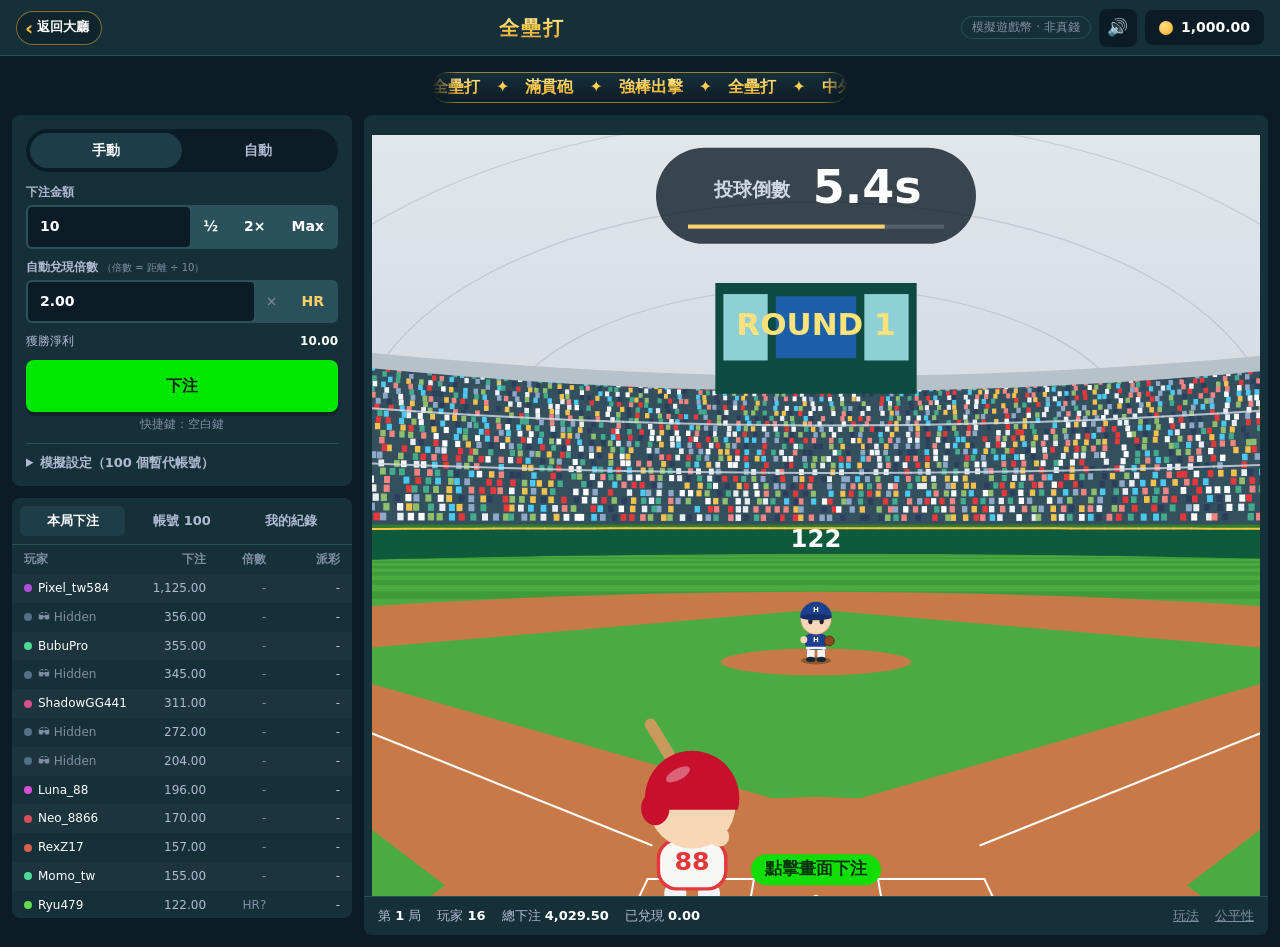
==== index.html @ 5da47895 "Show amounts truncated to 0.01 Co-Authored-By: Claude Opus 5.5 (1M context) <noreply@anthropic.com> " ====
<!doctype html>
<html lang="zh-Hant">
<head>
<meta charset="utf-8">
<meta name="viewport" content="width=device-width, initial-scale=1, viewport-fit=cover">
<meta name="theme-color" content="#0d2a1f">
<link rel="icon" href="favicon.svg" type="image/svg+xml">
<meta name="description" content="全壘打大賽：多人同時下注，擊球距離就是倍數，飛過全壘打牆拿 18～24 倍（遊戲幣，非真錢）">
<title>全壘打</title>
<link rel="stylesheet" href="css/style.css?v=13">
</head>
<body>
<header class="topbar">
  <a class="back-btn" id="backBtn" href="https://acc2023156.github.io/Boss88VIP/boss88-mobile-lobby.html"><span aria-hidden="true">‹</span><span>返回大廳</span></a>
  <h1 class="brand">全壘打</h1>
  <div class="top-right">
    <div class="demo-tag">模擬遊戲幣 · 非真錢</div>
    <button class="sound-btn" id="soundBtn" type="button" title="音效開關" aria-label="音效開關">🔊</button>
    <div class="wallet" title="你的遊戲幣餘額"><i class="coin"></i><b id="balance">0.00</b></div>
  </div>
</header>

<div class="marquee-bar" aria-hidden="true"><div class="marquee"><span class="marquee-track" id="marquee"></span></div></div>

<main class="layout">
  <section class="stage">
    <div class="history" id="history"></div>
    <div class="chart-wrap">
      <canvas id="chart" aria-label="球場"></canvas>
      <div class="live-cashouts" id="liveCashouts"></div>
    </div>
    <div class="stage-foot">
      <span>第 <b id="roundNo">-</b> 局</span>
      <span>玩家 <b id="playerCount">0</b></span>
      <span>總下注 <b id="totalBet">0</b></span>
      <span class="hide-sm">已兌現 <b id="totalWon">0</b></span>
      <button class="link" id="rulesBtn" type="button">玩法</button>
      <button class="link link2" id="fairBtn" type="button">公平性</button>
    </div>
  </section>

  <aside class="panel">
    <div class="seg" id="modeSeg">
      <button type="button" class="on" data-mode="manual">手動</button>
      <button type="button" data-mode="auto">自動</button>
    </div>

    <div class="field">
      <label for="betAmount">下注金額</label>
      <div class="input-row">
        <input id="betAmount" type="number" inputmode="decimal" min="0.1" step="0.1" value="10">
        <button type="button" data-amt="half">½</button>
        <button type="button" data-amt="double">2×</button>
        <button type="button" data-amt="max">Max</button>
      </div>
    </div>

    <div class="field">
      <label for="autoCashout">自動兌現倍數 <small>（倍數 = 距離 ÷ 10）</small></label>
      <div class="input-row">
        <input id="autoCashout" type="number" inputmode="decimal" min="1.01" step="0.01" value="2.00">
        <span class="suffix">×</span>
        <button type="button" id="hrBtn" title="只收全壘打">HR</button>
      </div>
    </div>

    <div id="autoFields" class="auto-fields" hidden>
      <div class="field">
        <label for="autoCount">投注局數 <small>（0 = 無限）</small></label>
        <div class="input-row"><input id="autoCount" type="number" inputmode="numeric" min="0" step="1" value="10"></div>
      </div>
      <div class="two">
        <div class="field">
          <label for="onWin">贏了加碼 %</label>
          <div class="input-row"><input id="onWin" type="number" inputmode="decimal" step="1" value="0"></div>
        </div>
        <div class="field">
          <label for="onLoss">輸了加碼 %</label>
          <div class="input-row"><input id="onLoss" type="number" inputmode="decimal" step="1" value="0"></div>
        </div>
      </div>
      <p class="hint">0% = 回到原始金額</p>
    </div>

    <div class="profit-hint">獲勝淨利 <b id="profitHint">10.00</b></div>
    <button id="mainBtn" class="main-btn" type="button">下注</button>
    <p class="hint center">快捷鍵：空白鍵</p>

    <details class="sim">
      <summary>模擬設定（100 個暫代帳號）</summary>
      <div class="field">
        <label>每局上場下注人數：<b id="botRangeText">5 ~ 60</b></label>
        <div class="range-row"><span>最少</span><input id="botMin" type="range" min="0" max="100" value="5"></div>
        <div class="range-row"><span>最多</span><input id="botMax" type="range" min="0" max="100" value="60"></div>
        <p class="hint">下一局生效</p>
      </div>
      <button id="resetBtn" class="ghost-btn" type="button">重置所有帳號與餘額</button>
    </details>
  </aside>

  <section class="tables">
    <div class="tabs" id="tabs">
      <button type="button" class="on" data-tab="bets">本局下注</button>
      <button type="button" data-tab="accounts">帳號 100</button>
      <button type="button" data-tab="mine">我的紀錄</button>
    </div>
    <div class="tab-body" id="tab-bets">
      <div class="list-head"><span>玩家</span><span>下注</span><span>倍數</span><span>派彩</span></div>
      <div id="betList" class="list"></div>
    </div>
    <div class="tab-body" id="tab-accounts" hidden>
      <div class="list-head acc"><span>帳號</span><span>風格</span><span>餘額</span><span>損益</span></div>
      <div id="accList" class="list"></div>
    </div>
    <div class="tab-body" id="tab-mine" hidden>
      <div class="list-head"><span>局</span><span>下注</span><span>兌現/崩盤</span><span>損益</span></div>
      <div id="mineList" class="list"></div>
    </div>
  </section>
</main>

<div class="modal" id="fairModal" hidden>
  <div class="modal-card" role="dialog" aria-modal="true" aria-labelledby="fairTitle">
    <div class="modal-head"><h2 id="fairTitle">公平性驗證</h2><button type="button" class="x" data-close>✕</button></div>
    <p class="hint">每局開始前先公開 <code>SHA256(seed)</code>；結束後公開 seed。<code>SHA256(seed:homerun:局號)</code> 前 52 bits 決定距離（60 m 內與原本 Crash 公式相同，之後依彈道下墜係數換算），接下來 32 bits 決定擊球方向（左／中／右外野各 1/3）。點任一局可重新計算驗證。</p>
    <div class="cur" id="fairCurrent"></div>
    <div id="fairList" class="fair-list"></div>
  </div>
</div>

<div class="modal" id="rulesModal" hidden>
  <div class="modal-card" role="dialog" aria-modal="true" aria-labelledby="rulesTitle">
    <div class="modal-head"><h2 id="rulesTitle">全壘打大賽玩法</h2><button type="button" class="x" data-close>✕</button></div>
    <ol class="rules">
      <li>下注階段 7 秒，打者擊球後球開始飛行，<b>倍數 = 飛行距離 ÷ 10</b>（35 m = 3.50×）。</li>
      <li>球落地前按「兌現」即可拿走目前倍數；球落地時還沒兌現就輸掉這注。</li>
      <li>打擊視角（投球倒數時）<b>點擊畫面＝下注</b>；揮棒時切到俯視圖，<b>點擊畫面＝兌現</b>。</li>
      <li><b>飛過全壘打牆 = 全壘打倍數（左 18× / 中 24× / 右 20×）</b>，本局結束，所有還沒兌現的人一起拿 2 倍。</li>
    </ol>
    <table class="fence-table">
      <tr><th>方向</th><th>牆距</th><th>全壘打倍數</th></tr>
      <tr><td>左外野</td><td>110 m</td><td><b>18×</b></td></tr>
      <tr><td>中外野</td><td>122 m</td><td><b>24×</b></td></tr>
      <tr><td>右外野</td><td>114 m</td><td><b>20×</b></td></tr>
    </table>
    <p class="hint">外野切三等分，擊球方向在擊球瞬間公開。打者揮棒時（擊球前）就切換為俯視全場視角，擊球後開始量距離。</p>
    <p class="hint">RTP 98.5%：60 m 以內與原本 Crash 相同；飛向外野後彈道會下墜（越接近牆越容易落地），押全壘打（按「HR」）的返還率同樣是 98.5%。</p>
  </div>
</div>

<div class="toasts" id="toasts" aria-live="polite"></div>

<script src="js/sha256.js?v=13"></script>
<script src="js/sound.js?v=13"></script>
<script src="js/engine.js?v=13"></script>
<script src="js/field.js?v=13"></script>
<script src="js/ui.js?v=14"></script>
</body>
</html>
---- css/style.css ----
:root {
  --bg: #0c1c26;
  --panel: #16303a;
  --panel-2: #1e3d48;
  --input: #0c1c26;
  --line: #2b515c;
  --text: #b1bad3;
  --strong: #ffffff;
  --muted: #7f8ea3;
  --green: #00e701;
  --green-ink: #05260a;
  --orange: #ff9f1c;
  --red: #ed4163;
  --gold: #ffd166;
  --radius: 8px;
  color-scheme: dark;
}

* { box-sizing: border-box; }
html, body { margin: 0; height: 100%; }
body {
  background: var(--bg);
  color: var(--text);
  font: 14px/1.4 system-ui, -apple-system, "Segoe UI", "Noto Sans TC", "PingFang TC", "Microsoft JhengHei", sans-serif;
  -webkit-tap-highlight-color: transparent;
}
button, input { font: inherit; color: inherit; }
button { cursor: pointer; }
[hidden] { display: none !important; }
code { font-size: 12px; color: var(--strong); background: var(--input); padding: 1px 4px; border-radius: 4px; word-break: break-all; }

/* ---------- top bar ---------- */
.topbar {
  display: grid; grid-template-columns: auto 1fr auto; align-items: center; gap: 8px;
  height: 56px; padding: 0 16px;
  padding-top: env(safe-area-inset-top);
  background: var(--panel); border-bottom: 1px solid var(--line);
  position: sticky; top: 0; z-index: 20;
}
.brand {
  justify-self: center; margin: 0; white-space: nowrap;
  font-size: 20px; font-weight: 900; letter-spacing: 2px;
  background: linear-gradient(180deg, #fff0aa, #ffc641 55%, #d89b42);
  -webkit-background-clip: text; background-clip: text; color: transparent;
}
.top-right { justify-self: end; display: flex; align-items: center; gap: 8px; min-width: 0; }
.back-btn { justify-self: start; display: inline-flex; align-items: center; gap: 4px; }
.back-btn span:first-child { font-size: 20px; line-height: 1; color: #ffc641; }

/* 跑馬燈：寬 26 個字，位置與大小同 Plinko（頂列下方置中） */
.marquee-bar { max-width: 1280px; margin: 0 auto; padding: 10px 12px 0; font-size: 13px; font-weight: 900; line-height: 1.8; }
.marquee {
  display: block; width: 26em; max-width: 100%; margin: 0 auto; overflow: hidden; padding: 1px 0;
  border-radius: 999px;
  background: linear-gradient(180deg, #16303a, #0c1c26);
  box-shadow: inset 0 0 0 1px rgba(255, 198, 65, .55), 0 2px 6px rgba(0, 0, 0, .3);
  -webkit-mask-image: linear-gradient(90deg, transparent, #000 6%, #000 94%, transparent);
  mask-image: linear-gradient(90deg, transparent, #000 6%, #000 94%, transparent);
}
.marquee-track { display: inline-flex; white-space: nowrap; animation: marquee 20s linear infinite; }
.marquee-track span {
  background: linear-gradient(180deg, #fff0aa, #ffc641 55%, #d89b42);
  -webkit-background-clip: text; background-clip: text; color: transparent;
}
@keyframes marquee { from { transform: translateX(0); } to { transform: translateX(-50%); } }
.back-btn, .rules-btn { white-space: nowrap; flex: none; }
.back-btn { color: var(--strong); text-decoration: none; background: rgba(0, 0, 0, .25); border: 1px solid rgba(255, 198, 65, .45); border-radius: 99px; padding: 6px 12px 6px 8px; font-weight: 700; font-size: 13px; }
.rules-btn { border: 1px solid var(--line); background: none; border-radius: 99px; padding: 3px 12px; font-size: 12px; color: var(--text); }
.rules-btn:hover { color: var(--strong); border-color: var(--strong); }
.rules { padding-left: 20px; line-height: 1.7; font-size: 14px; }
.rules b, .fence-table b { color: var(--gold); }
.fence-table { width: 100%; border-collapse: collapse; font-size: 14px; margin: 6px 0 10px; }
.fence-table th, .fence-table td { border-bottom: 1px solid var(--line); padding: 7px 6px; text-align: left; }
.fence-table th { color: var(--muted); font-weight: 600; font-size: 12px; }
#hrBtn { color: var(--gold); }
.demo-tag { font-size: 12px; color: var(--muted); border: 1px solid var(--line); border-radius: 99px; padding: 2px 10px; }
.sound-btn {
  width: 38px; height: 38px; border: 0; border-radius: var(--radius);
  background: var(--input); font-size: 17px; line-height: 1; flex: none;
}
.sound-btn.off { opacity: .55; }
.wallet {
  display: flex; align-items: center; gap: 8px;
  background: var(--input); border-radius: var(--radius); padding: 8px 14px;
  color: var(--strong); font-variant-numeric: tabular-nums;
}
.coin { width: 14px; height: 14px; border-radius: 50%; background: radial-gradient(circle at 35% 35%, #ffe28a, #f5a623); display: inline-block; flex: none; }

/* ---------- layout ---------- */
.layout {
  display: grid; gap: 12px; padding: 12px;
  grid-template-columns: 340px minmax(0, 1fr);
  grid-template-rows: auto 1fr;
  grid-template-areas: "panel stage" "tables stage";
  align-items: start;
}
.stage { grid-area: stage; position: sticky; top: 68px; height: calc(100vh - 80px); height: calc(100dvh - 80px); display: flex; flex-direction: column; min-height: 0; background: var(--panel); border-radius: var(--radius); overflow: hidden; }
.panel { grid-area: panel; background: var(--panel); border-radius: var(--radius); padding: 14px; }
.tables { grid-area: tables; height: max(420px, calc(100dvh - 80px - 460px)); background: var(--panel); border-radius: var(--radius); display: flex; flex-direction: column; min-height: 0; overflow: hidden; }

/* ---------- stage ---------- */
.history { display: flex; gap: 6px; padding: 10px 12px; overflow-x: auto; scrollbar-width: none; flex: none; }
.history::-webkit-scrollbar { display: none; }
.chip {
  flex: none; border: 0; border-radius: 99px; padding: 4px 10px; font-size: 12px; font-weight: 700;
  background: var(--panel-2); color: var(--text); font-variant-numeric: tabular-nums;
}
.chip.g { color: var(--green); }
.chip.y { color: var(--gold); background: #3a3320; }
.chip.r { color: var(--red); }
.chip.new { animation: pop .4s ease-out; }
@keyframes pop { from { transform: scale(.6); opacity: 0; } }

.chart-wrap { position: relative; flex: 1; min-height: 260px; margin: 0 8px; }
#chart { position: absolute; inset: 0; width: 100%; height: 100%; display: block; cursor: pointer; touch-action: manipulation; }
.live-cashouts { position: absolute; left: 8px; top: 8px; display: flex; flex-direction: column; gap: 4px; pointer-events: none; }
.live-cashouts div { font-size: 11px; padding: 3px 8px; background: rgba(33, 55, 67, .78); }
.live-cashouts div {
  background: rgba(33, 55, 67, .92); border-radius: 99px; padding: 4px 10px; font-size: 12px;
  display: flex; gap: 8px; align-items: center; animation: slide .3s ease-out; white-space: nowrap;
}
.live-cashouts b { color: var(--green); font-variant-numeric: tabular-nums; }
@keyframes slide { from { transform: translateX(20px); opacity: 0; } }

.stage-foot {
  display: flex; flex-wrap: wrap; gap: 6px 16px; align-items: center;
  padding: 10px 14px; border-top: 1px solid var(--line); font-size: 13px; flex: none;
}
.stage-foot b { color: var(--strong); font-variant-numeric: tabular-nums; }
.link { margin-left: auto; background: none; border: 0; color: var(--muted); text-decoration: underline; padding: 0; }
.link:hover { color: var(--strong); }
.link2 { margin-left: 0; }

/* ---------- panel ---------- */
.seg { display: flex; background: var(--input); border-radius: 99px; padding: 4px; margin-bottom: 12px; }
.seg button { flex: 1; border: 0; background: none; padding: 8px; border-radius: 99px; font-weight: 600; }
.seg button.on { background: var(--panel-2); color: var(--strong); }
.seg button:disabled { opacity: .45; cursor: not-allowed; }

.field { margin-bottom: 10px; }
.field label { display: block; font-size: 12px; font-weight: 600; margin-bottom: 4px; }
.field small { font-weight: 400; color: var(--muted); }
.input-row { display: flex; background: var(--line); border-radius: 6px; padding: 2px; gap: 2px; align-items: stretch; }
.input-row input {
  flex: 1; min-width: 0; background: var(--input); border: 2px solid transparent; border-radius: 4px;
  padding: 8px 10px; color: var(--strong); font-weight: 600; outline: none; font-variant-numeric: tabular-nums;
}
.input-row input:focus { border-color: #557086; }
.input-row input:disabled { opacity: .6; }
.input-row button { border: 0; background: var(--line); padding: 0 12px; border-radius: 4px; font-weight: 700; color: var(--strong); }
.input-row button:hover { background: #3d5564; }
.suffix { align-self: center; padding: 0 10px; color: var(--muted); }
.two { display: grid; grid-template-columns: minmax(0, 1fr) minmax(0, 1fr); gap: 8px; }
.field, .panel, .stage, .tables { min-width: 0; }
.hint { font-size: 12px; color: var(--muted); margin: 4px 0 8px; }
.center { text-align: center; }

.profit-hint { display: flex; justify-content: space-between; font-size: 12px; margin: 6px 0 10px; }
.profit-hint b { color: var(--strong); font-variant-numeric: tabular-nums; }

.main-btn {
  width: 100%; border: 0; border-radius: var(--radius); padding: 14px 10px;
  font-size: 16px; font-weight: 800; background: var(--green); color: var(--green-ink);
  box-shadow: 0 4px 0 rgba(0, 0, 0, .25); transition: transform .05s, filter .15s;
  min-height: 52px; touch-action: manipulation;
}
.main-btn:hover { filter: brightness(1.08); }
.main-btn:active { transform: translateY(2px); }
.main-btn small { display: block; font-size: 12px; font-weight: 600; opacity: .8; }
.main-btn.cash { background: var(--orange); color: #2b1600; }
.main-btn.cancel, .main-btn.stop { background: var(--red); color: #fff; }
.main-btn.queued { background: var(--panel-2); color: var(--strong); }

.sim { margin-top: 10px; border-top: 1px solid var(--line); padding-top: 10px; }
.sim summary { cursor: pointer; font-weight: 600; font-size: 13px; }
.sim .field { margin-top: 10px; }
.range-row { display: flex; align-items: center; gap: 10px; font-size: 12px; }
.range-row input { flex: 1; accent-color: var(--green); }
.ghost-btn { width: 100%; border: 1px solid var(--line); background: none; border-radius: 6px; padding: 8px; font-size: 13px; }
.ghost-btn:hover { border-color: var(--red); color: var(--red); }

/* ---------- tables ---------- */
.tabs { display: flex; gap: 4px; padding: 8px; border-bottom: 1px solid var(--line); flex: none; }
.tabs button { flex: 1; border: 0; background: none; padding: 6px; border-radius: 6px; font-size: 13px; font-weight: 600; }
.tabs button.on { background: var(--panel-2); color: var(--strong); }
.tab-body { display: flex; flex-direction: column; min-height: 0; flex: 1; }
.list-head, .row {
  display: grid; grid-template-columns: minmax(0, 1.6fr) 1fr .8fr 1fr; gap: 6px; align-items: center;
  padding: 6px 12px; font-size: 12px;
}
.list-head { color: var(--muted); font-weight: 600; flex: none; }
.list-head span:not(:first-child), .row span:not(:first-child) { text-align: right; }
.list { overflow-y: auto; flex: 1; min-height: 0; font-variant-numeric: tabular-nums; }
.row:nth-child(odd) { background: rgba(255, 255, 255, .02); }
.row .name { display: flex; align-items: center; gap: 6px; overflow: hidden; white-space: nowrap; text-overflow: ellipsis; color: var(--strong); }
.row .name i { width: 8px; height: 8px; border-radius: 50%; flex: none; }
.row .name.hid { color: var(--muted); }
.row.me { background: rgba(0, 231, 1, .08); }
.row.me .name { color: var(--green); font-weight: 700; }
.row .mult { color: var(--muted); }
.row.won .mult, .row.won .pay { color: var(--green); }
.row.lost .pay, .row.lost .mult { color: var(--red); }
.row .tag { font-size: 10px; background: var(--panel-2); border-radius: 4px; padding: 0 4px; color: var(--muted); }
.row .tag.in { color: var(--green); }
.pos { color: var(--green); }
.neg { color: var(--red); }
.empty { padding: 24px; text-align: center; color: var(--muted); font-size: 13px; }

/* ---------- modal & toast ---------- */
.modal { position: fixed; inset: 0; background: rgba(0, 0, 0, .6); display: grid; place-items: center; z-index: 50; padding: 16px; }
.modal-card { background: var(--panel); border-radius: 12px; width: min(560px, 100%); max-height: 85vh; overflow: auto; padding: 16px; }
.modal-head { display: flex; align-items: center; justify-content: space-between; }
.modal-head h2 { margin: 0; font-size: 18px; color: var(--strong); }
.x { border: 0; background: none; font-size: 18px; color: var(--muted); }
.cur { background: var(--input); border-radius: 6px; padding: 10px; font-size: 12px; margin-bottom: 10px; }
.fair-list details { border-bottom: 1px solid var(--line); padding: 8px 0; font-size: 13px; }
.fair-list summary { cursor: pointer; display: flex; justify-content: space-between; gap: 8px; }
.fair-list .kv { font-size: 12px; margin: 6px 0; }
.ok { color: var(--green); font-weight: 700; }

.toasts { position: fixed; left: 50%; bottom: 20px; transform: translateX(-50%); display: flex; flex-direction: column; gap: 8px; z-index: 60; pointer-events: none; width: max-content; max-width: calc(100vw - 32px); }
.toast { background: var(--panel-2); color: var(--strong); padding: 10px 16px; border-radius: 8px; box-shadow: 0 8px 20px rgba(0, 0, 0, .4); font-weight: 600; animation: slide .25s ease-out; border-left: 4px solid var(--muted); }
.toast.win { border-color: var(--green); }
.toast.err, .toast.lose { border-color: var(--red); }

/* ---------- responsive ---------- */
@media (min-width: 900px) {
  .marquee-bar { padding: 16px 20px 0; font-size: 16px; }
}
@media (max-width: 900px) {
  .layout {
    grid-template-columns: minmax(0, 1fr);
    grid-template-rows: auto;
    grid-template-areas: "stage" "panel" "tables";
    padding: 8px 8px calc(8px + env(safe-area-inset-bottom)); gap: 8px;
  }
  .stage { position: static; height: auto; }
  .tables { height: 70vh; max-height: none; }
  .chart-wrap { flex: none; height: clamp(240px, 42vh, 380px); min-height: 0; }
  .demo-tag { display: none; }
  .rules-btn { padding: 3px 10px; }
  /* 手機：下注按鈕移到面板最上方，和曲線相鄰 */
  .panel { display: flex; flex-direction: column; }
  .main-btn { order: -2; margin-bottom: 4px; }
  .panel > .hint.center { display: none; }
  .seg { order: -1; margin-top: 8px; }
}
@media (max-width: 480px) {
  .topbar { padding: 0 10px; gap: 6px; }
  .brand { font-size: 16px; white-space: nowrap; }
  .back-btn { padding: 5px 9px; font-size: 12px; }
  .rules-btn { padding: 2px 8px; }
  .wallet { padding: 7px 10px; gap: 6px; }
  .sound-btn { width: 34px; height: 34px; font-size: 15px; }
  .wallet { min-width: 0; }
  .hide-sm { display: none; }
  .live-cashouts div:nth-child(n+3) { display: none; }
  .live-cashouts div { font-size: 11px; padding: 3px 8px; }
  .panel { padding: 12px; }
  .list-head, .row { padding: 6px 10px; }
}
@media (max-width: 380px) {
  .brand { font-size: 14px; letter-spacing: 0; }
  .wallet { padding: 6px 8px; font-size: 13px; }
  .back-btn { padding: 4px 7px; }
}
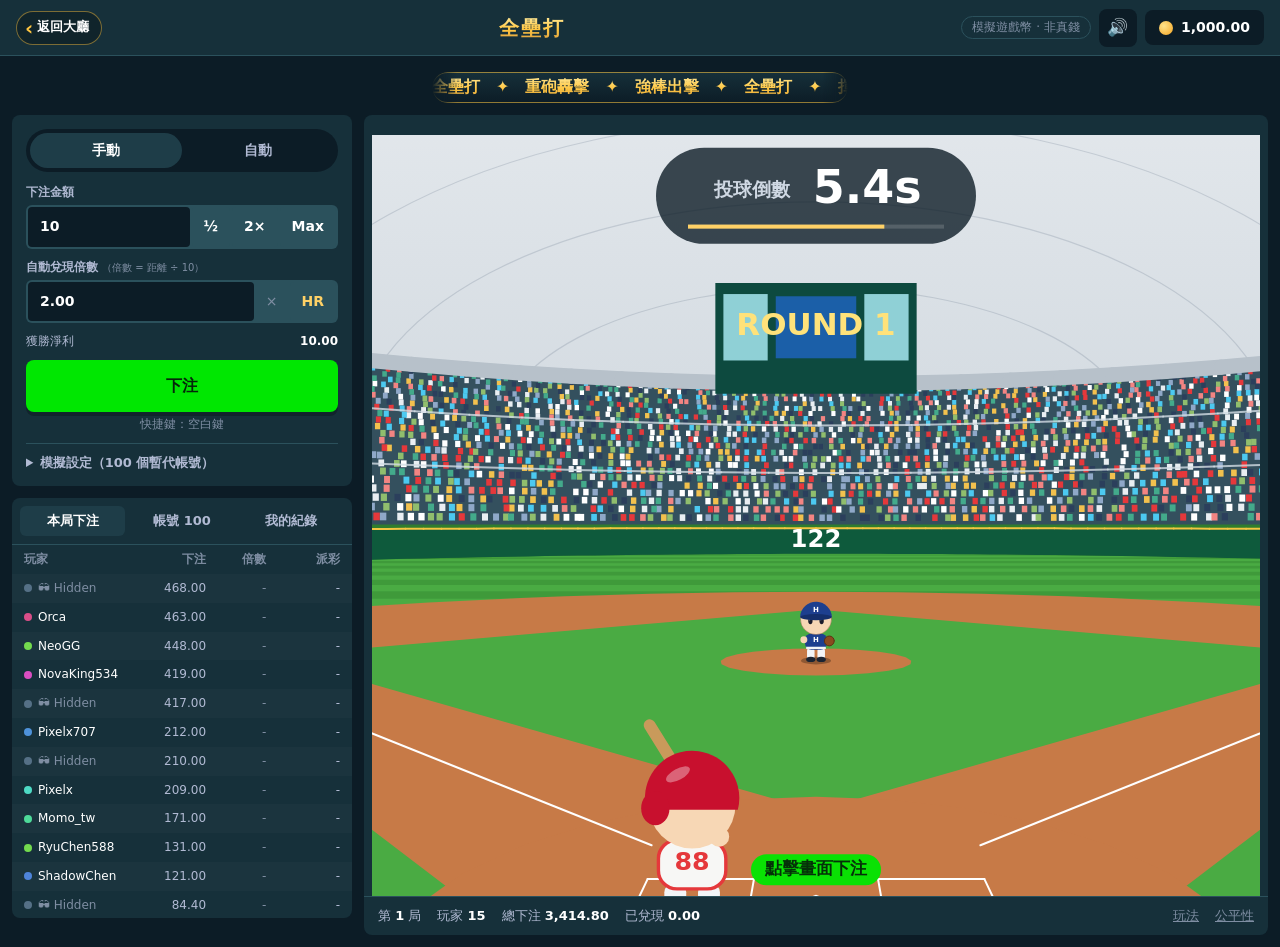
==== commit 4568aa63: "Play on the SHA server with the GDBO wallet when launched from the lobby Co-Authored-By: Claude Opus" ====
--- a/index.html
+++ b/index.html
@@ -153,7 +153,8 @@
 <script src="js/sha256.js?v=13"></script>
 <script src="js/sound.js?v=13"></script>
 <script src="js/engine.js?v=13"></script>
+<script src="js/remote-engine.js?v=1"></script>
 <script src="js/field.js?v=13"></script>
-<script src="js/ui.js?v=14"></script>
+<script src="js/ui.js?v=15"></script>
 </body>
 </html>
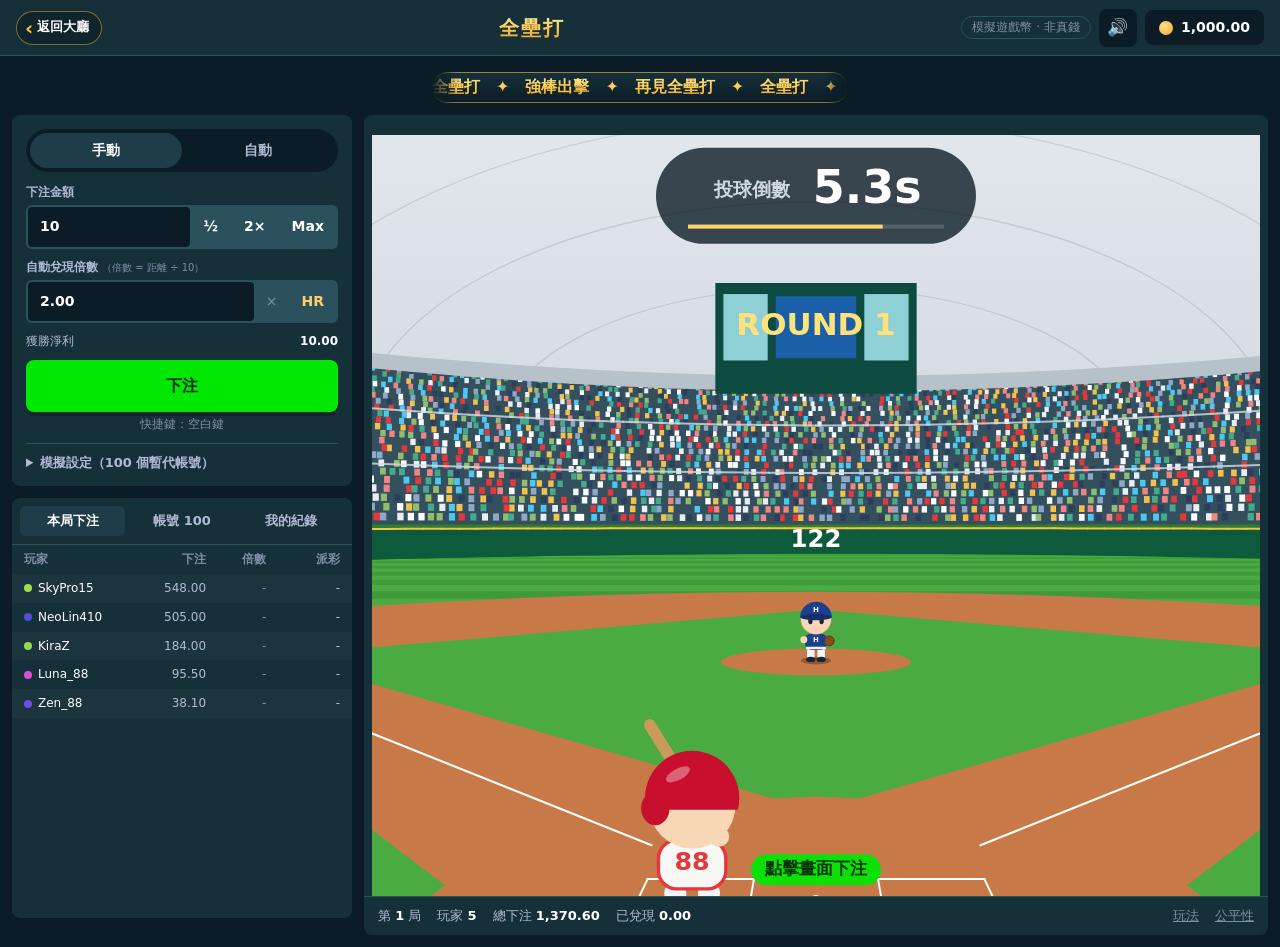
==== commit b49d695a: "Start the animation on click instead of waiting for the server Co-Authored-By: Claude Opus 5.5 (1M c" ====
--- a/index.html
+++ b/index.html
@@ -153,8 +153,8 @@
 <script src="js/sha256.js?v=13"></script>
 <script src="js/sound.js?v=13"></script>
 <script src="js/engine.js?v=13"></script>
-<script src="js/remote-engine.js?v=1"></script>
+<script src="js/remote-engine.js?v=2"></script>
 <script src="js/field.js?v=13"></script>
-<script src="js/ui.js?v=15"></script>
+<script src="js/ui.js?v=16"></script>
 </body>
 </html>
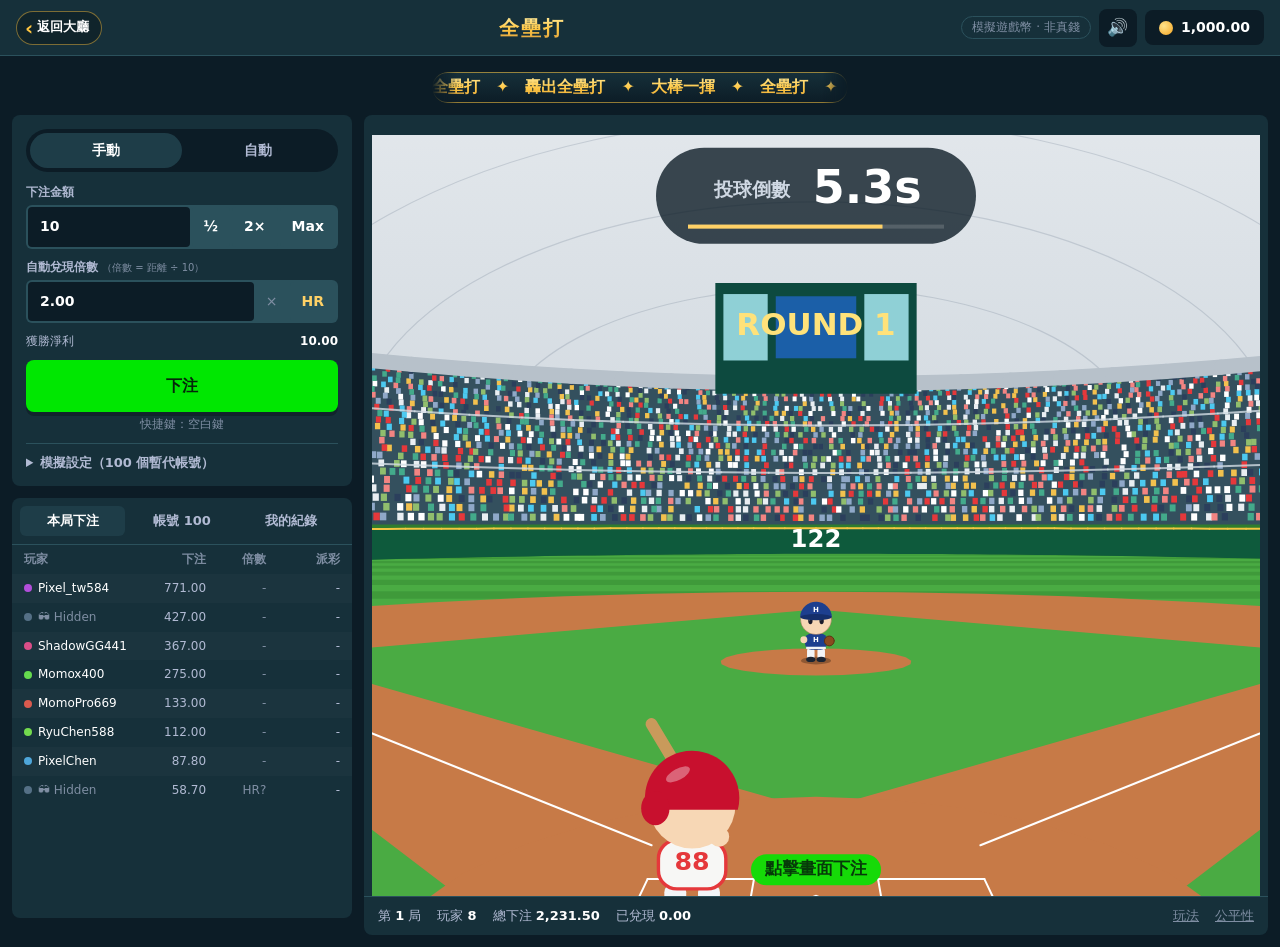
==== commit b4df88b6: "Open the round during the pitch so the swing flows into the flight The round request is sent when th" ====
--- a/index.html
+++ b/index.html
@@ -153,7 +153,7 @@
 <script src="js/sha256.js?v=13"></script>
 <script src="js/sound.js?v=13"></script>
 <script src="js/engine.js?v=13"></script>
-<script src="js/remote-engine.js?v=2"></script>
+<script src="js/remote-engine.js?v=3"></script>
 <script src="js/field.js?v=13"></script>
 <script src="js/ui.js?v=16"></script>
 </body>
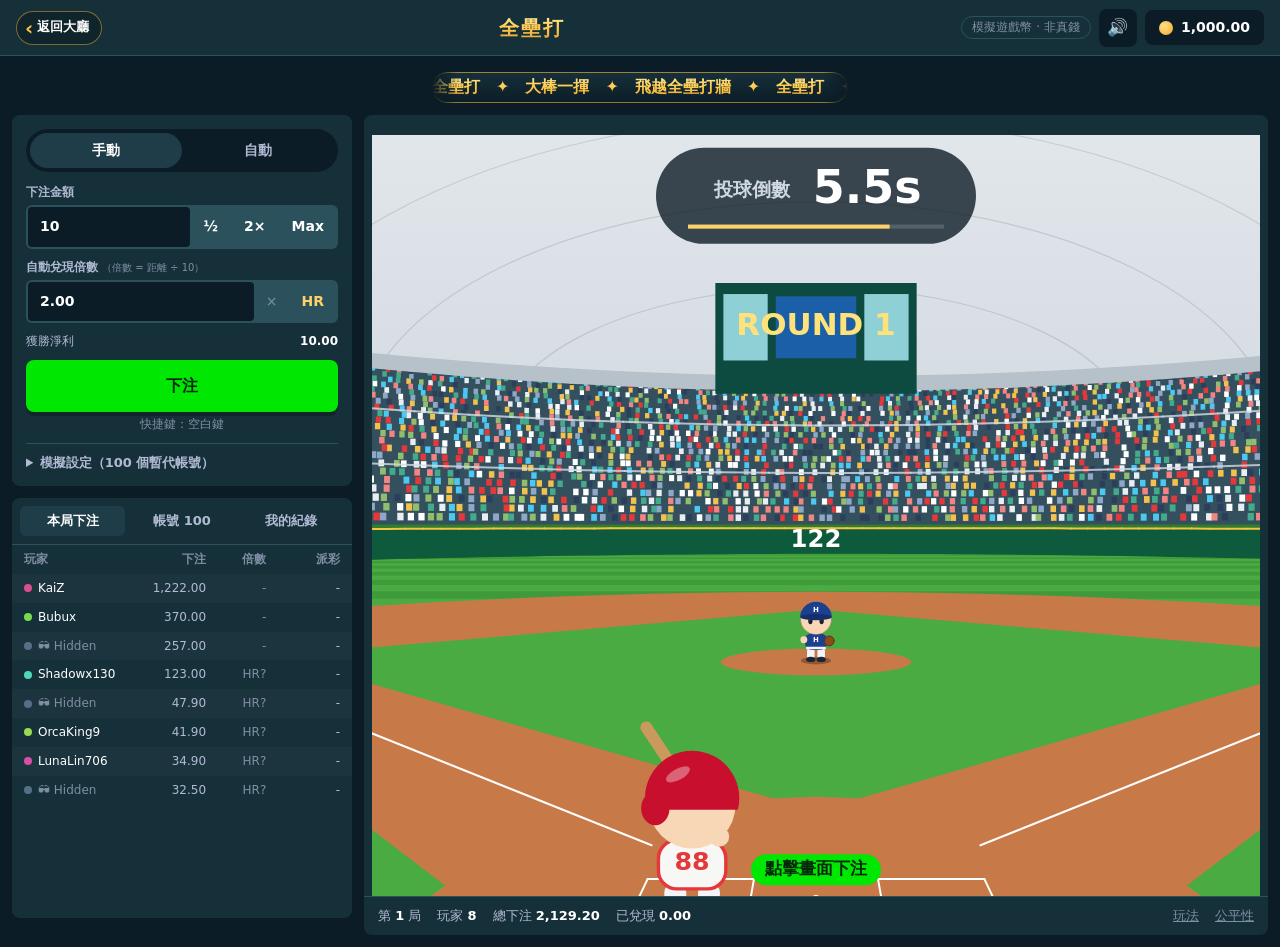
==== commit f9e5e04b: "Home Run: start the flight at the swing and stop resending a rejected auto cashout Co-Authored-By: C" ====
--- a/index.html
+++ b/index.html
@@ -153,7 +153,7 @@
 <script src="js/sha256.js?v=13"></script>
 <script src="js/sound.js?v=13"></script>
 <script src="js/engine.js?v=13"></script>
-<script src="js/remote-engine.js?v=3"></script>
+<script src="js/remote-engine.js?v=4"></script>
 <script src="js/field.js?v=13"></script>
 <script src="js/ui.js?v=16"></script>
 </body>
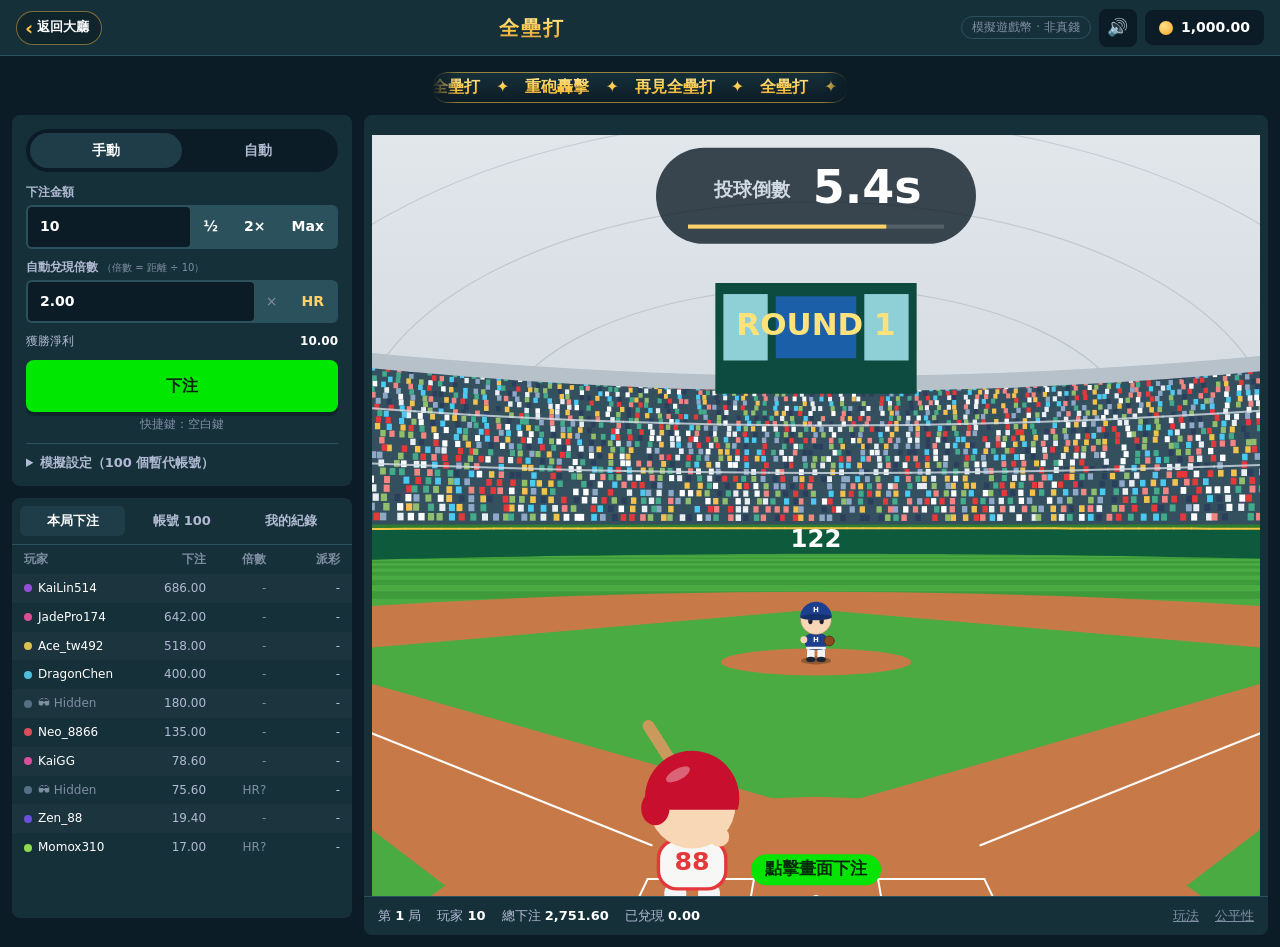
==== commit 80b07034: "Keep the lobby's background music playing in the game Loads the lobby's music/carry.js, which contin" ====
--- a/index.html
+++ b/index.html
@@ -156,5 +156,7 @@
 <script src="js/remote-engine.js?v=4"></script>
 <script src="js/field.js?v=13"></script>
 <script src="js/ui.js?v=16"></script>
+<!-- 大廳背景音樂帶進遊戲（大廳「設定 → 聲音」可關閉） -->
+<script src="https://acc2023156.github.io/GD_Lobby/music/carry.js" defer></script>
 </body>
 </html>
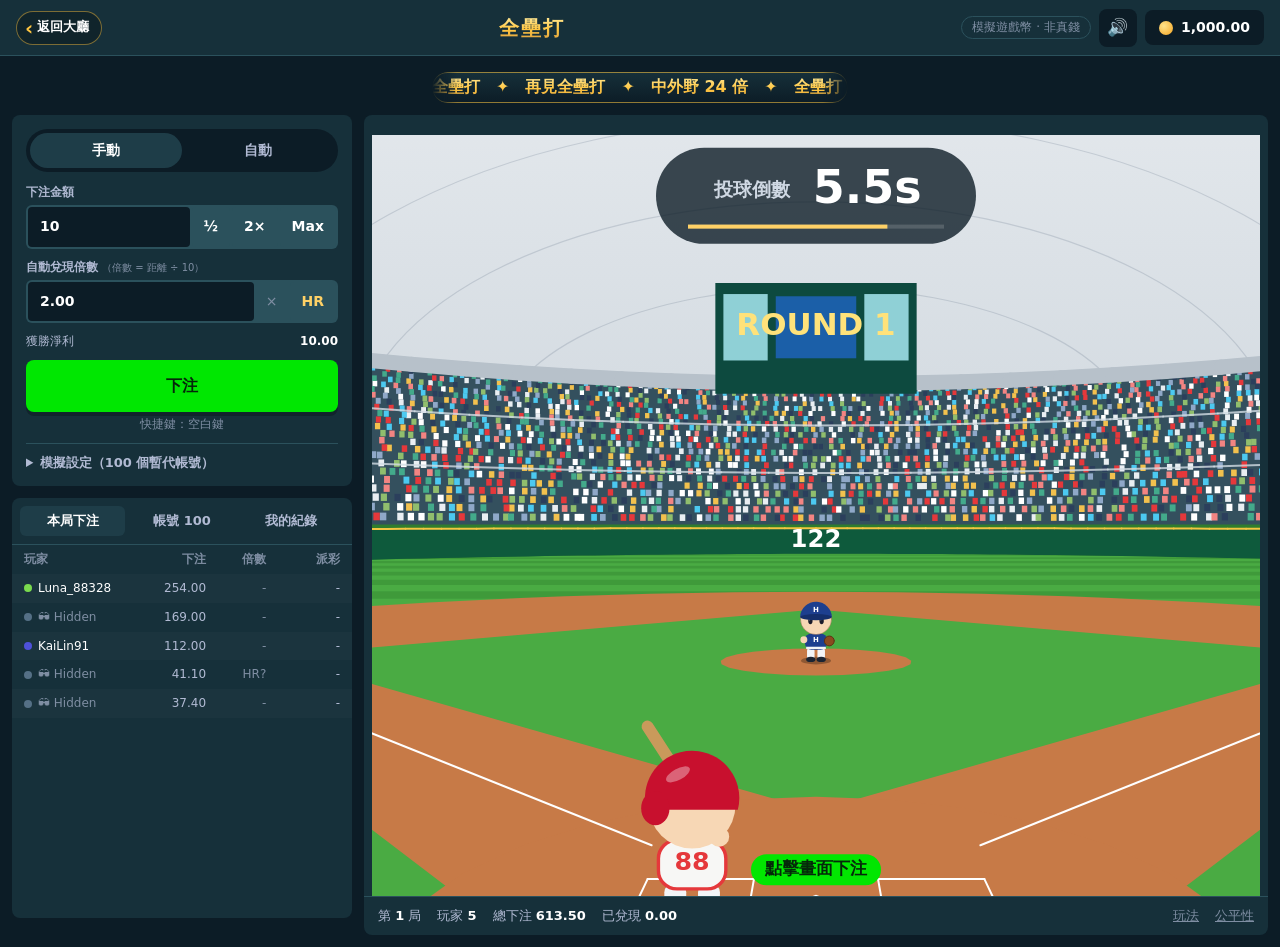
==== commit ac22e8cb: "共用「音源」彈窗：專輯、歌單、音樂與音效音量（靜音／25／50／75／100%） Co-Authored-By: Claude Opus 5.5 (1M context) <noreply@anthr" ====
--- a/index.html
+++ b/index.html
@@ -151,12 +151,12 @@
 <div class="toasts" id="toasts" aria-live="polite"></div>
 
 <script src="js/sha256.js?v=13"></script>
-<script src="js/sound.js?v=13"></script>
+<script src="js/sound.js?v=13a"></script>
 <script src="js/engine.js?v=13"></script>
 <script src="js/remote-engine.js?v=4"></script>
 <script src="js/field.js?v=13"></script>
 <script src="js/ui.js?v=16"></script>
 <!-- 大廳背景音樂帶進遊戲（大廳「設定 → 聲音」可關閉） -->
-<script src="https://acc2023156.github.io/GD_Lobby/music/carry.js" defer></script>
+<script src="https://acc2023156.github.io/GD_Lobby/music/gd-audio.js?v=1" defer></script>
 </body>
 </html>
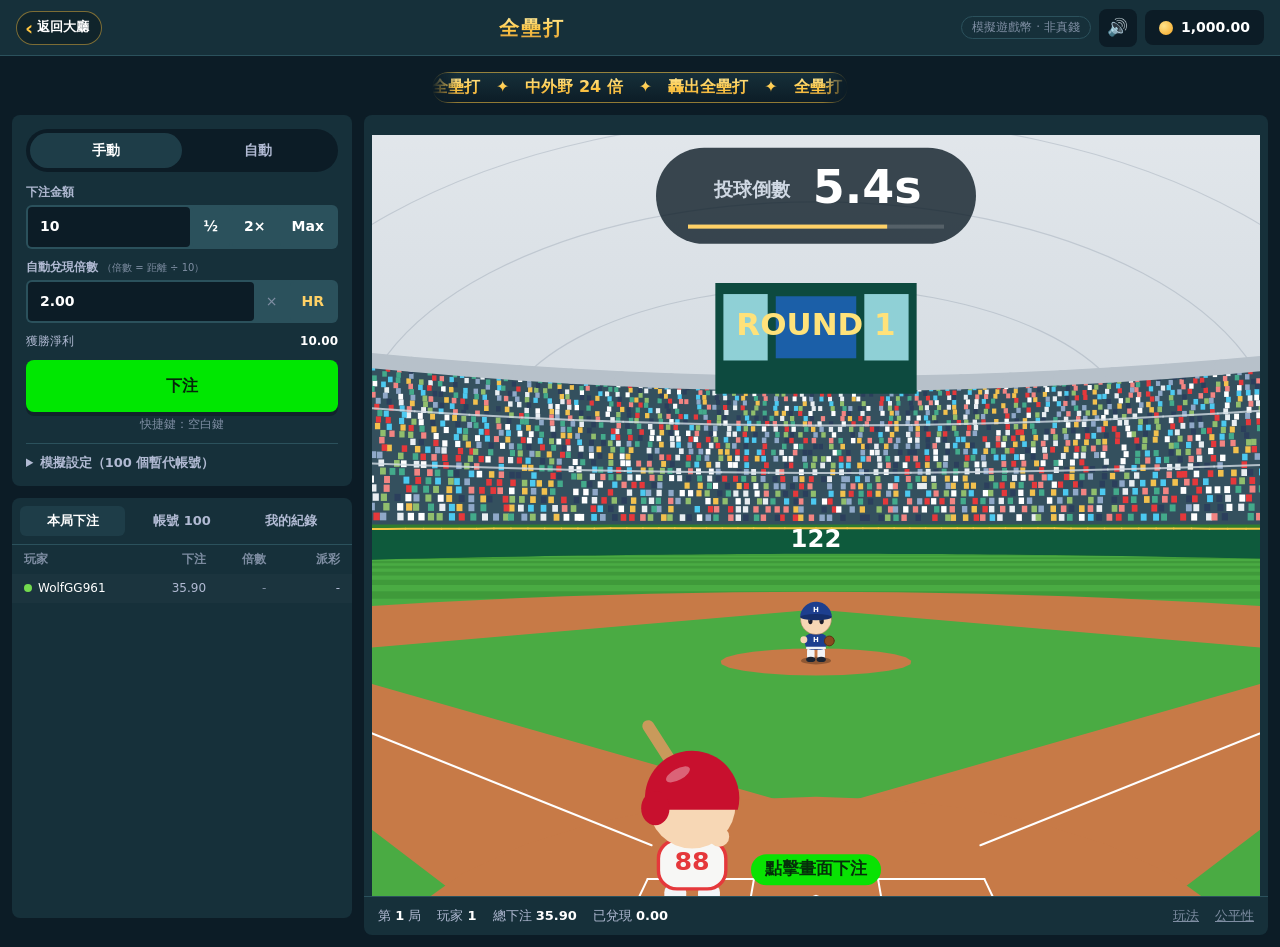
==== commit c6e830c3: "共用音源改從同網址載入（/GD_Lobby/music/gd-audio.js） gdclub.cc 與 acc2023156.github.io 都有 /GD_Lobby/ 這個路徑：不再依賴固定的" ====
--- a/index.html
+++ b/index.html
@@ -157,6 +157,6 @@
 <script src="js/field.js?v=13"></script>
 <script src="js/ui.js?v=16"></script>
 <!-- 大廳背景音樂帶進遊戲（大廳「設定 → 聲音」可關閉） -->
-<script src="https://acc2023156.github.io/GD_Lobby/music/gd-audio.js?v=1" defer></script>
+<script src="/GD_Lobby/music/gd-audio.js?v=1" defer></script>
 </body>
 </html>
